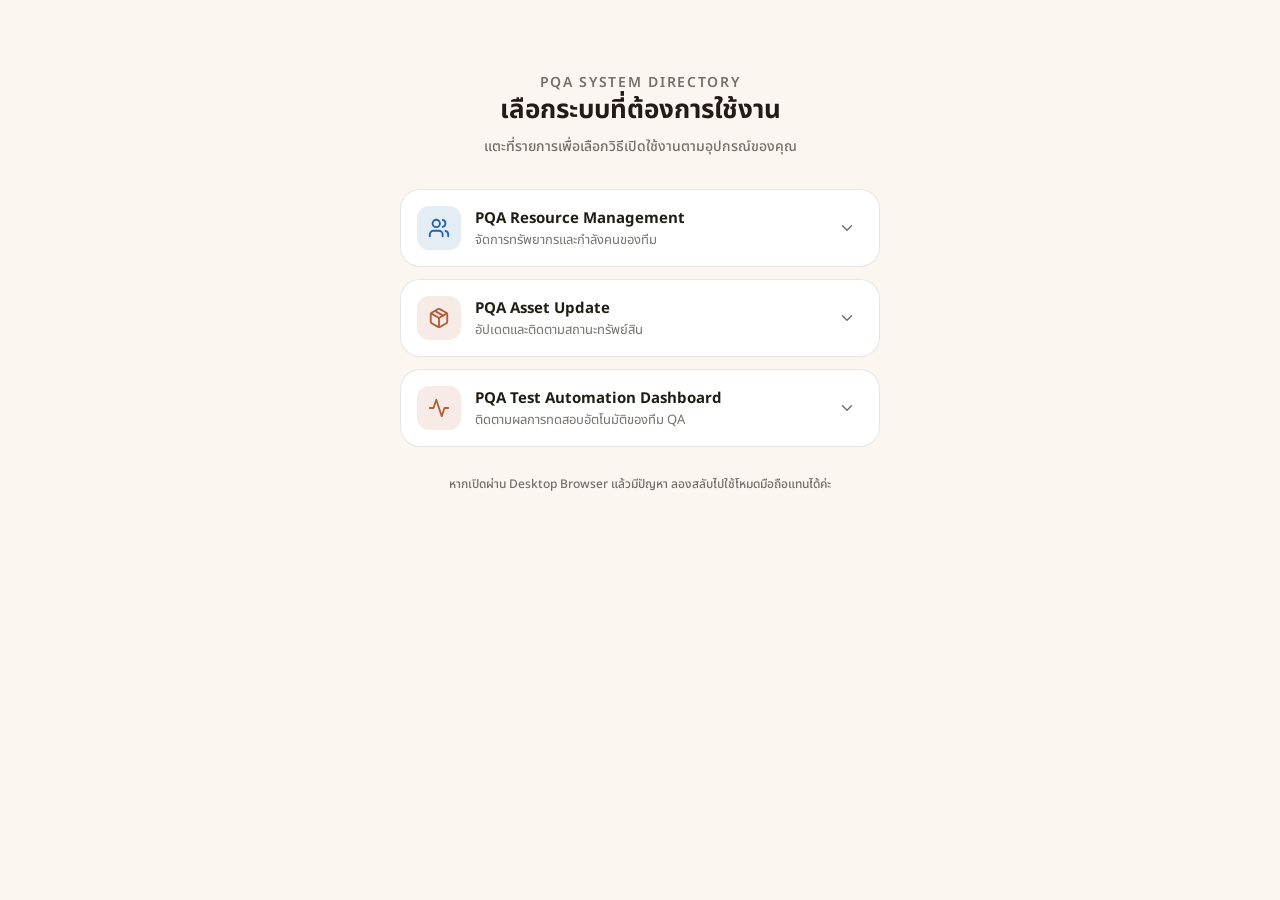
==== index.html @ 0f2f2169 "3.4" ====
<!DOCTYPE html>
<html lang="th">
<head>
<meta charset="UTF-8">
<meta name="viewport" content="width=device-width, initial-scale=1.0, viewport-fit=cover">
<title>PQA Directory</title>
<link rel="preconnect" href="https://fonts.googleapis.com">
<link rel="preconnect" href="https://fonts.gstatic.com" crossorigin>
<link href="https://fonts.googleapis.com/css2?family=Noto+Sans+Thai:wght@400;500;600;700&display=swap" rel="stylesheet">
<style>
  :root{
    --bg:#FBF6EF;
    --surface:#FFFFFF;
    --surface-2:#F7EEE1;
    --border:rgba(34,28,21,.10);
    --border-strong:rgba(34,28,21,.18);
    --text:#221C15;
    --text-secondary:rgba(34,28,21,.62);
    --accent:#B75B36;
    --accent-soft:rgba(183,91,54,.12);
    --accent-press:rgba(183,91,54,.22);
    --resource:#2563A6;
    --resource-soft:rgba(37,99,166,.12);
    --asset:#B75B36;
    --asset-soft:rgba(183,91,54,.12);
    --radius-lg:18px;
    --radius-md:12px;
    --dur:200ms;
    --ease:cubic-bezier(.4,0,.2,1);
  }
  *{box-sizing:border-box;-webkit-tap-highlight-color:transparent;}
  html,body{margin:0;padding:0;background:var(--bg);color:var(--text);}
  body{
    min-height:100dvh;
    font-family:'Noto Sans Thai','Noto Sans',system-ui,sans-serif;
    font-weight:500;
    -webkit-font-smoothing:antialiased;
  }
  button{font-family:inherit;}
  :focus-visible{outline:2px solid var(--accent);outline-offset:2px;border-radius:8px;}
  @media (prefers-reduced-motion: reduce){
    *{transition-duration:.01ms !important;animation-duration:.01ms !important;}
  }

  /* ---------- Directory screen ---------- */
  #directory{
    min-height:100dvh;
    display:flex;
    flex-direction:column;
    align-items:center;
    padding:48px 20px calc(32px + env(safe-area-inset-bottom));
  }
  .header{
    width:100%;
    max-width:480px;
    text-align:center;
    margin-bottom:32px;
  }
  .kicker{
    font-size:12px;
    font-weight:600;
    letter-spacing:.12em;
    color:var(--accent);
    text-transform:uppercase;
    margin:0 0 10px;
  }
  .header h1{
    font-size:22px;
    font-weight:700;
    margin:0 0 8px;
    line-height:1.35;
  }
  .header p{
    font-size:14px;
    color:var(--text-secondary);
    margin:0;
    line-height:1.5;
  }

  .app-list{
    width:100%;
    max-width:480px;
    display:flex;
    flex-direction:column;
    gap:12px;
  }
  .app{
    background:var(--surface);
    border:1px solid var(--border);
    border-radius:var(--radius-lg);
    overflow:hidden;
  }
  .app-trigger{
    width:100%;
    display:flex;
    align-items:center;
    gap:14px;
    padding:16px;
    min-height:64px;
    background:transparent;
    border:none;
    color:var(--text);
    cursor:pointer;
    text-align:left;
    transition:background var(--dur) var(--ease);
  }
  .app-trigger:hover{background:rgba(34,28,21,.04);}
  .app-trigger:active{background:rgba(34,28,21,.06);}
  .app-icon{
    flex:none;
    width:44px;height:44px;
    border-radius:var(--radius-md);
    display:flex;align-items:center;justify-content:center;
  }
  .app-icon svg{width:22px;height:22px;stroke-width:2;}
  .app[data-accent="resource"] .app-icon{background:var(--resource-soft);color:var(--resource);}
  .app[data-accent="asset"] .app-icon{background:var(--asset-soft);color:var(--asset);}
  .app-meta{flex:1;min-width:0;}
  .app-name{display:block;font-size:15px;font-weight:700;line-height:1.4;}
  .app-desc{display:block;font-size:13px;color:var(--text-secondary);margin-top:2px;line-height:1.4;}
  .app-chevron{
    flex:none;
    width:32px;height:32px;
    display:flex;align-items:center;justify-content:center;
    color:var(--text-secondary);
  }
  .app-chevron svg{
    width:18px;height:18px;stroke-width:2;
    transition:transform var(--dur) var(--ease);
  }
  .app-trigger[aria-expanded="true"] .app-chevron svg{transform:rotate(180deg);color:var(--text);}

  .app-panel{
    display:grid;
    grid-template-rows:0fr;
    transition:grid-template-rows var(--dur) var(--ease);
  }
  .app-panel.open{grid-template-rows:1fr;}
  .app-panel-inner{overflow:hidden;min-height:0;}
  .app-panel-content{
    padding:0 16px 16px;
    display:flex;
    flex-direction:column;
    gap:10px;
  }
  .mode-btn{
    display:flex;
    align-items:center;
    justify-content:center;
    gap:10px;
    min-height:48px;
    padding:12px 16px;
    border-radius:var(--radius-md);
    border:1px solid var(--border-strong);
    background:var(--surface-2);
    color:var(--text);
    font-size:14px;
    font-weight:600;
    cursor:pointer;
    transition:background var(--dur) var(--ease), border-color var(--dur) var(--ease), transform var(--dur) var(--ease);
  }
  .mode-btn svg{width:18px;height:18px;stroke-width:2;flex:none;}
  .mode-btn:hover{background:var(--accent-soft);border-color:var(--accent);color:var(--accent);}
  .mode-btn:active{transform:scale(.98);background:var(--accent-press);}
  .fallback{
    margin:2px 0 0;
    font-size:12px;
    color:var(--text-secondary);
    text-align:center;
    line-height:1.5;
  }
  .fallback a{color:var(--accent);}

  .footer-note{
    max-width:480px;
    width:100%;
    text-align:center;
    font-size:12px;
    color:var(--text-secondary);
    margin-top:28px;
    line-height:1.6;
  }

  /* ---------- Fullscreen app viewer ---------- */
  .viewer{
    position:fixed;inset:0;
    background:var(--bg);
    display:flex;
    flex-direction:column;
    z-index:100;
  }
  .viewer[hidden]{display:none;}
  .viewer-bar{
    flex:none;
    display:flex;
    align-items:center;
    gap:10px;
    padding:calc(10px + env(safe-area-inset-top)) 14px 10px;
    background:var(--surface);
    border-bottom:1px solid var(--border);
  }
  .back-btn{
    display:flex;align-items:center;gap:6px;
    min-height:40px;
    padding:8px 12px;
    border-radius:10px;
    border:1px solid var(--border-strong);
    background:var(--surface-2);
    color:var(--text);
    font-size:13px;
    font-weight:600;
    cursor:pointer;
    transition:background var(--dur) var(--ease);
  }
  .back-btn svg{width:16px;height:16px;stroke-width:2;}
  .back-btn:hover{background:var(--accent-soft);color:var(--accent);border-color:var(--accent);}
  .viewer-title{
    font-size:14px;
    font-weight:600;
    color:var(--text-secondary);
    overflow:hidden;text-overflow:ellipsis;white-space:nowrap;
  }
  .viewer iframe{
    flex:1;
    width:100%;
    border:none;
    background:#fff;
  }

  @media (min-width:640px){
    #directory{padding-top:72px;}
    .header h1{font-size:26px;}
    .app{border-radius:20px;}
  }
</style>
</head>
<body>

  <main id="directory">
    <div class="header">
      <p class="kicker">PQA System Directory</p>
      <h1>เลือกระบบที่ต้องการใช้งาน</h1>
      <p>แตะที่รายการเพื่อเลือกวิธีเปิดใช้งานตามอุปกรณ์ของคุณ</p>
    </div>

    <div class="app-list" id="appList"></div>

    <p class="footer-note">หากเปิดผ่าน Desktop Browser แล้วมีปัญหา ลองสลับไปใช้โหมดมือถือแทนได้ค่ะ</p>
  </main>

  <div class="viewer" id="viewer" hidden>
    <div class="viewer-bar">
      <button class="back-btn" id="backBtn" onclick="closeViewer()">
        <svg viewBox="0 0 24 24" fill="none" stroke="currentColor" stroke-linecap="round" stroke-linejoin="round"><path d="m12 19-7-7 7-7"/><path d="M19 12H5"/></svg>
        กลับไปที่ Directory
      </button>
      <span class="viewer-title" id="viewerTitle"></span>
    </div>
    <iframe id="viewerFrame" src="about:blank" title="PQA App"></iframe>
  </div>

<script>
  // ================================================================
  // แก้ URL ของแต่ละระบบที่จุดนี้จุดเดียวพอ
  // เพิ่ม modes: ['browser'] ถ้าระบบนั้นมีแค่โหมดเดียว (ไม่ต้องมีปุ่มมือถือ)
  // ================================================================
  var APPS = [
    {
      id: "resource",
      accent: "resource",
      name: "PQA Resource Management",
      desc: "จัดการทรัพยากรและกำลังคนของทีม",
      url: "https://script.google.com/macros/s/AKfycbz-uuXZlNVQEQXxhols66DzUr7afWQo2CgIYBuu6XycW1HXwJWVLfDwlJpRzZfOcnoRXQ/exec",
      icon: '<path d="M16 21v-2a4 4 0 0 0-4-4H6a4 4 0 0 0-4 4v2"/><circle cx="9" cy="7" r="4"/><path d="M22 21v-2a4 4 0 0 0-3-3.87"/><path d="M16 3.13a4 4 0 0 1 0 7.75"/>'
    },
    {
      id: "asset",
      accent: "asset",
      name: "PQA Asset Update",
      desc: "อัปเดตและติดตามสถานะทรัพย์สิน",
      url: "https://script.google.com/macros/s/AKfycbzPIplV1J5xUWsf3I1s7bOAqk1fPwhYgKYZrwPPYIXv0qYcLCoAP4LbulYUNTM8--w/exec",
      icon: '<path d="m7.5 4.27 9 5.15"/><path d="M21 8a2 2 0 0 0-1-1.73l-7-4a2 2 0 0 0-2 0l-7 4A2 2 0 0 0 3 8v8a2 2 0 0 0 1 1.73l7 4a2 2 0 0 0 2 0l7-4A2 2 0 0 0 21 16Z"/><path d="M3.29 7 12 12l8.71-5"/><path d="M12 22V12"/>'
    },
    {
      id: "automation",
      accent: "asset",
      name: "PQA Test Automation Dashboard",
      desc: "ติดตามผลการทดสอบอัตโนมัติของทีม QA",
      url: "http://34.87.95.167/userContent/robot-dashboard/dashboard.html",
      modes: ["browser"],
      icon: '<path d="M22 12h-4l-3 9L9 3l-3 9H2"/>'
    }
  ];
  // ================================================================

  var ICON_MONITOR = '<svg viewBox="0 0 24 24" fill="none" stroke="currentColor" stroke-linecap="round" stroke-linejoin="round"><rect width="20" height="14" x="2" y="3" rx="2"/><line x1="8" x2="16" y1="21" y2="21"/><line x1="12" x2="12" y1="17" y2="21"/></svg>';
  var ICON_PHONE = '<svg viewBox="0 0 24 24" fill="none" stroke="currentColor" stroke-linecap="round" stroke-linejoin="round"><rect width="14" height="20" x="5" y="2" rx="2" ry="2"/><path d="M12 18h.01"/></svg>';
  var ICON_CHEVRON = '<svg viewBox="0 0 24 24" fill="none" stroke="currentColor" stroke-linecap="round" stroke-linejoin="round"><path d="m6 9 6 6 6-6"/></svg>';

  var listEl = document.getElementById('appList');
  var viewer = document.getElementById('viewer');
  var viewerFrame = document.getElementById('viewerFrame');
  var viewerTitle = document.getElementById('viewerTitle');
  var backBtn = document.getElementById('backBtn');
  var lastTrigger = null;

  APPS.forEach(function(app){
    var wrap = document.createElement('div');
    wrap.className = 'app';
    wrap.setAttribute('data-accent', app.accent);

    var modes = app.modes || ['browser', 'mobile'];
    var buttonsHtml = '';
    if (modes.indexOf('browser') !== -1) {
      buttonsHtml += '<button class="mode-btn" type="button" data-action="browser">' + ICON_MONITOR + ' เปิดใน Desktop Browser</button>';
    }
    if (modes.indexOf('mobile') !== -1) {
      buttonsHtml += '<button class="mode-btn" type="button" data-action="mobile">' + ICON_PHONE + ' เปิดด้วยมือถือ</button>';
    }

    wrap.innerHTML =
      '<button class="app-trigger" aria-expanded="false" aria-controls="panel-' + app.id + '">' +
        '<span class="app-icon"><svg viewBox="0 0 24 24" fill="none" stroke="currentColor" stroke-linecap="round" stroke-linejoin="round">' + app.icon + '</svg></span>' +
        '<span class="app-meta">' +
          '<span class="app-name">' + app.name + '</span>' +
          '<span class="app-desc">' + app.desc + '</span>' +
        '</span>' +
        '<span class="app-chevron">' + ICON_CHEVRON + '</span>' +
      '</button>' +
      '<div class="app-panel" id="panel-' + app.id + '">' +
        '<div class="app-panel-inner"><div class="app-panel-content">' +
          buttonsHtml +
          '<p class="fallback">หากปุ่มไม่ทำงาน <a href="' + app.url + '" target="_blank" rel="noopener">คลิกที่นี่</a></p>' +
        '</div></div>' +
      '</div>';

    var trigger = wrap.querySelector('.app-trigger');
    var panel = wrap.querySelector('.app-panel');
    trigger.addEventListener('click', function(){
      var isOpen = trigger.getAttribute('aria-expanded') === 'true';
      trigger.setAttribute('aria-expanded', String(!isOpen));
      panel.classList.toggle('open', !isOpen);
    });

    var browserBtn = wrap.querySelector('[data-action="browser"]');
    if (browserBtn) {
      browserBtn.addEventListener('click', function(){
        openBrowser(app, trigger);
      });
    }
    var mobileBtn = wrap.querySelector('[data-action="mobile"]');
    if (mobileBtn) {
      mobileBtn.addEventListener('click', function(){
        openMobile(app);
      });
    }

    listEl.appendChild(wrap);
  });

  function openBrowser(app, trigger){
    lastTrigger = trigger || null;
    viewerFrame.src = app.url;
    viewerTitle.textContent = app.name;
    viewer.hidden = false;
    document.body.style.overflow = 'hidden';
    backBtn.focus();
  }

  function closeViewer(){
    viewer.hidden = true;
    viewerFrame.src = 'about:blank';
    document.body.style.overflow = '';
    if (lastTrigger) lastTrigger.focus();
  }

  function openMobile(app){
    // Redirect ตรงไปยัง URL (ไม่ใช้ iframe) เพื่อให้เปิดจากมือถือได้ปกติ
    window.location.href = app.url;
  }

  document.addEventListener('keydown', function(e){
    if (e.key === 'Escape' && !viewer.hidden) closeViewer();
  });
</script>
</body>
</html>
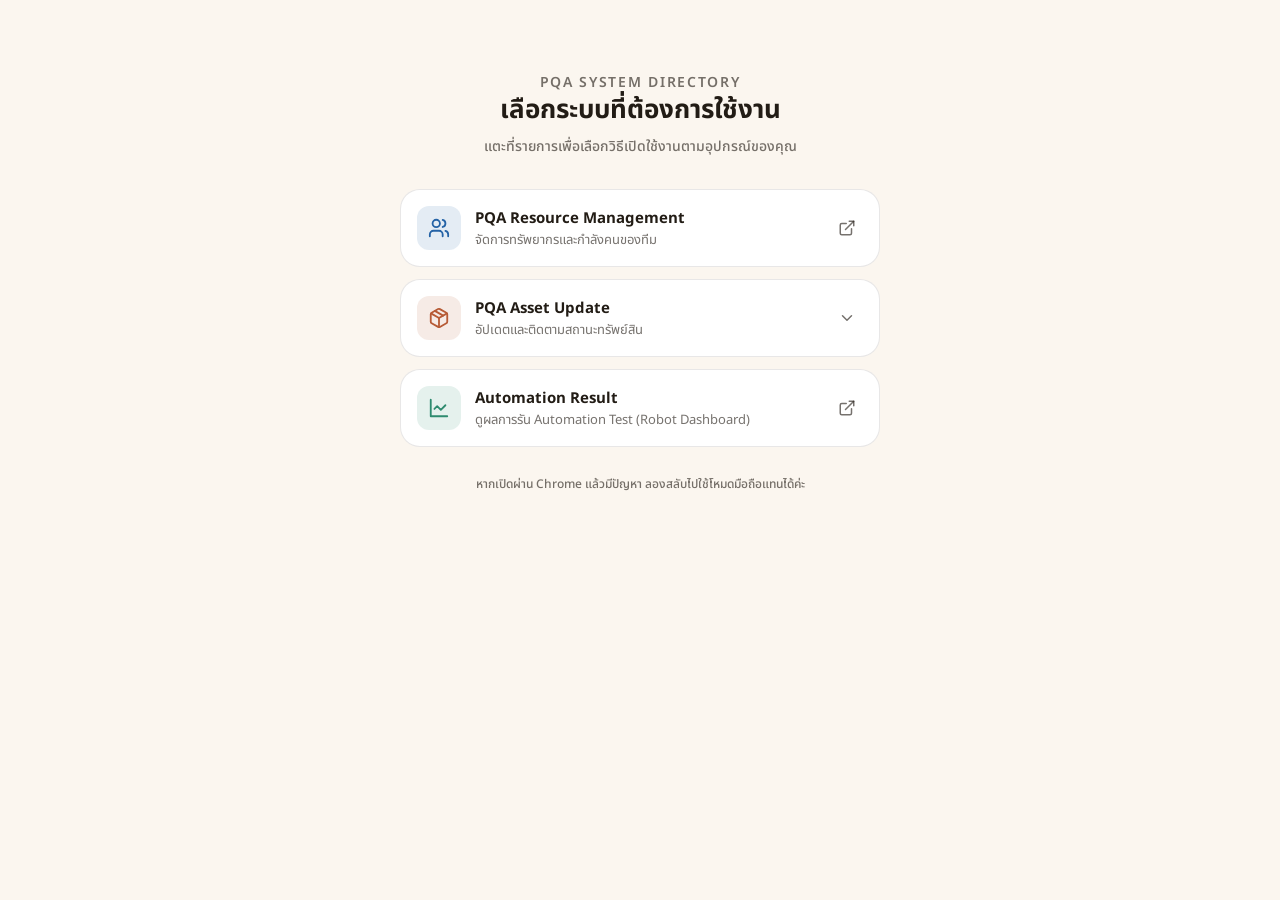
==== commit 4c39730e: "Add files via upload" ====
--- a/index.html
+++ b/index.html
@@ -23,6 +23,8 @@
     --resource-soft:rgba(37,99,166,.12);
     --asset:#B75B36;
     --asset-soft:rgba(183,91,54,.12);
+    --automation:#2E8B6F;
+    --automation-soft:rgba(46,139,111,.12);
     --radius-lg:18px;
     --radius-md:12px;
     --dur:200ms;
@@ -115,6 +117,7 @@
   .app-icon svg{width:22px;height:22px;stroke-width:2;}
   .app[data-accent="resource"] .app-icon{background:var(--resource-soft);color:var(--resource);}
   .app[data-accent="asset"] .app-icon{background:var(--asset-soft);color:var(--asset);}
+  .app[data-accent="automation"] .app-icon{background:var(--automation-soft);color:var(--automation);}
   .app-meta{flex:1;min-width:0;}
   .app-name{display:block;font-size:15px;font-weight:700;line-height:1.4;}
   .app-desc{display:block;font-size:13px;color:var(--text-secondary);margin-top:2px;line-height:1.4;}
@@ -245,7 +248,7 @@
 
     <div class="app-list" id="appList"></div>
 
-    <p class="footer-note">หากเปิดผ่าน Desktop Browser แล้วมีปัญหา ลองสลับไปใช้โหมดมือถือแทนได้ค่ะ</p>
+    <p class="footer-note">หากเปิดผ่าน Chrome แล้วมีปัญหา ลองสลับไปใช้โหมดมือถือแทนได้ค่ะ</p>
   </main>
 
   <div class="viewer" id="viewer" hidden>
@@ -261,8 +264,10 @@
 
 <script>
   // ================================================================
-  // แก้ URL ของแต่ละระบบที่จุดนี้จุดเดียวพอ
-  // เพิ่ม modes: ['browser'] ถ้าระบบนั้นมีแค่โหมดเดียว (ไม่ต้องมีปุ่มมือถือ)
+  // แก้ URL / วิธีเปิดของแต่ละระบบที่จุดนี้จุดเดียวพอ
+  //
+  //   type: "menu"   -> กดแล้วขยายเมนู เลือกเปิดใน Chrome / มือถือ (ค่าเริ่มต้น)
+  //   type: "newtab" -> กดแล้วเปิดแท็บใหม่ทันที (เหมือน Automate)
   // ================================================================
   var APPS = [
     {
@@ -270,7 +275,8 @@
       accent: "resource",
       name: "PQA Resource Management",
       desc: "จัดการทรัพยากรและกำลังคนของทีม",
-      url: "https://script.google.com/macros/s/AKfycbz-uuXZlNVQEQXxhols66DzUr7afWQo2CgIYBuu6XycW1HXwJWVLfDwlJpRzZfOcnoRXQ/exec",
+      type: "newtab",
+      url: "https://gibizkit.github.io/PQAResourceManagement/gantt.html",
       icon: '<path d="M16 21v-2a4 4 0 0 0-4-4H6a4 4 0 0 0-4 4v2"/><circle cx="9" cy="7" r="4"/><path d="M22 21v-2a4 4 0 0 0-3-3.87"/><path d="M16 3.13a4 4 0 0 1 0 7.75"/>'
     },
     {
@@ -278,17 +284,18 @@
       accent: "asset",
       name: "PQA Asset Update",
       desc: "อัปเดตและติดตามสถานะทรัพย์สิน",
-      url: "https://script.google.com/macros/s/AKfycbzPIplV1J5xUWsf3I1s7bOAqk1fPwhYgKYZrwPPYIXv0qYcLCoAP4LbulYUNTM8--w/exec",
+      type: "menu",
+      url: "https://script.google.com/macros/s/AKfycbx_fAIfSy0O6QoG-XmNzPLEwijFhVwhJXV6SnDMpdMr8uzWpRbLRjrlKX1B27GdMNUK/exec",
       icon: '<path d="m7.5 4.27 9 5.15"/><path d="M21 8a2 2 0 0 0-1-1.73l-7-4a2 2 0 0 0-2 0l-7 4A2 2 0 0 0 3 8v8a2 2 0 0 0 1 1.73l7 4a2 2 0 0 0 2 0l7-4A2 2 0 0 0 21 16Z"/><path d="M3.29 7 12 12l8.71-5"/><path d="M12 22V12"/>'
     },
     {
       id: "automation",
-      accent: "asset",
-      name: "PQA Test Automation Dashboard",
-      desc: "ติดตามผลการทดสอบอัตโนมัติของทีม QA",
+      accent: "automation",
+      name: "Automation Result",
+      desc: "ดูผลการรัน Automation Test (Robot Dashboard)",
+      type: "newtab",
       url: "http://34.87.95.167/userContent/robot-dashboard/dashboard.html",
-      modes: ["browser"],
-      icon: '<path d="M22 12h-4l-3 9L9 3l-3 9H2"/>'
+      icon: '<path d="M3 3v18h18"/><path d="m19 9-5 5-4-4-3 3"/>'
     }
   ];
   // ================================================================
@@ -296,6 +303,7 @@
   var ICON_MONITOR = '<svg viewBox="0 0 24 24" fill="none" stroke="currentColor" stroke-linecap="round" stroke-linejoin="round"><rect width="20" height="14" x="2" y="3" rx="2"/><line x1="8" x2="16" y1="21" y2="21"/><line x1="12" x2="12" y1="17" y2="21"/></svg>';
   var ICON_PHONE = '<svg viewBox="0 0 24 24" fill="none" stroke="currentColor" stroke-linecap="round" stroke-linejoin="round"><rect width="14" height="20" x="5" y="2" rx="2" ry="2"/><path d="M12 18h.01"/></svg>';
   var ICON_CHEVRON = '<svg viewBox="0 0 24 24" fill="none" stroke="currentColor" stroke-linecap="round" stroke-linejoin="round"><path d="m6 9 6 6 6-6"/></svg>';
+  var ICON_EXTERNAL = '<svg viewBox="0 0 24 24" fill="none" stroke="currentColor" stroke-linecap="round" stroke-linejoin="round"><path d="M15 3h6v6"/><path d="M10 14 21 3"/><path d="M18 13v6a2 2 0 0 1-2 2H5a2 2 0 0 1-2-2V8a2 2 0 0 1 2-2h6"/></svg>';
 
   var listEl = document.getElementById('appList');
   var viewer = document.getElementById('viewer');
@@ -309,15 +317,27 @@
     wrap.className = 'app';
     wrap.setAttribute('data-accent', app.accent);
 
-    var modes = app.modes || ['browser', 'mobile'];
-    var buttonsHtml = '';
-    if (modes.indexOf('browser') !== -1) {
-      buttonsHtml += '<button class="mode-btn" type="button" data-action="browser">' + ICON_MONITOR + ' เปิดใน Desktop Browser</button>';
+    if (app.type === 'newtab') {
+      // ---- โหมดเปิดแท็บใหม่ (เหมือน Automate) ----
+      wrap.innerHTML =
+        '<button class="app-trigger" type="button">' +
+          '<span class="app-icon"><svg viewBox="0 0 24 24" fill="none" stroke="currentColor" stroke-linecap="round" stroke-linejoin="round">' + app.icon + '</svg></span>' +
+          '<span class="app-meta">' +
+            '<span class="app-name">' + app.name + '</span>' +
+            '<span class="app-desc">' + app.desc + '</span>' +
+          '</span>' +
+          '<span class="app-chevron">' + ICON_EXTERNAL + '</span>' +
+        '</button>';
+
+      wrap.querySelector('.app-trigger').addEventListener('click', function(){
+        window.open(app.url, '_blank', 'noopener');
+      });
+
+      listEl.appendChild(wrap);
+      return;
     }
-    if (modes.indexOf('mobile') !== -1) {
-      buttonsHtml += '<button class="mode-btn" type="button" data-action="mobile">' + ICON_PHONE + ' เปิดด้วยมือถือ</button>';
-    }
-
+
+    // ---- โหมดเมนู (ค่าเริ่มต้น) ----
     wrap.innerHTML =
       '<button class="app-trigger" aria-expanded="false" aria-controls="panel-' + app.id + '">' +
         '<span class="app-icon"><svg viewBox="0 0 24 24" fill="none" stroke="currentColor" stroke-linecap="round" stroke-linejoin="round">' + app.icon + '</svg></span>' +
@@ -329,7 +349,8 @@
       '</button>' +
       '<div class="app-panel" id="panel-' + app.id + '">' +
         '<div class="app-panel-inner"><div class="app-panel-content">' +
-          buttonsHtml +
+          '<button class="mode-btn" type="button" data-action="browser">' + ICON_MONITOR + ' เปิดใน Chrome</button>' +
+          '<button class="mode-btn" type="button" data-action="mobile">' + ICON_PHONE + ' เปิดด้วยมือถือ</button>' +
           '<p class="fallback">หากปุ่มไม่ทำงาน <a href="' + app.url + '" target="_blank" rel="noopener">คลิกที่นี่</a></p>' +
         '</div></div>' +
       '</div>';
@@ -342,18 +363,12 @@
       panel.classList.toggle('open', !isOpen);
     });
 
-    var browserBtn = wrap.querySelector('[data-action="browser"]');
-    if (browserBtn) {
-      browserBtn.addEventListener('click', function(){
-        openBrowser(app, trigger);
-      });
-    }
-    var mobileBtn = wrap.querySelector('[data-action="mobile"]');
-    if (mobileBtn) {
-      mobileBtn.addEventListener('click', function(){
-        openMobile(app);
-      });
-    }
+    wrap.querySelector('[data-action="browser"]').addEventListener('click', function(){
+      openBrowser(app, trigger);
+    });
+    wrap.querySelector('[data-action="mobile"]').addEventListener('click', function(){
+      openMobile(app);
+    });
 
     listEl.appendChild(wrap);
   });
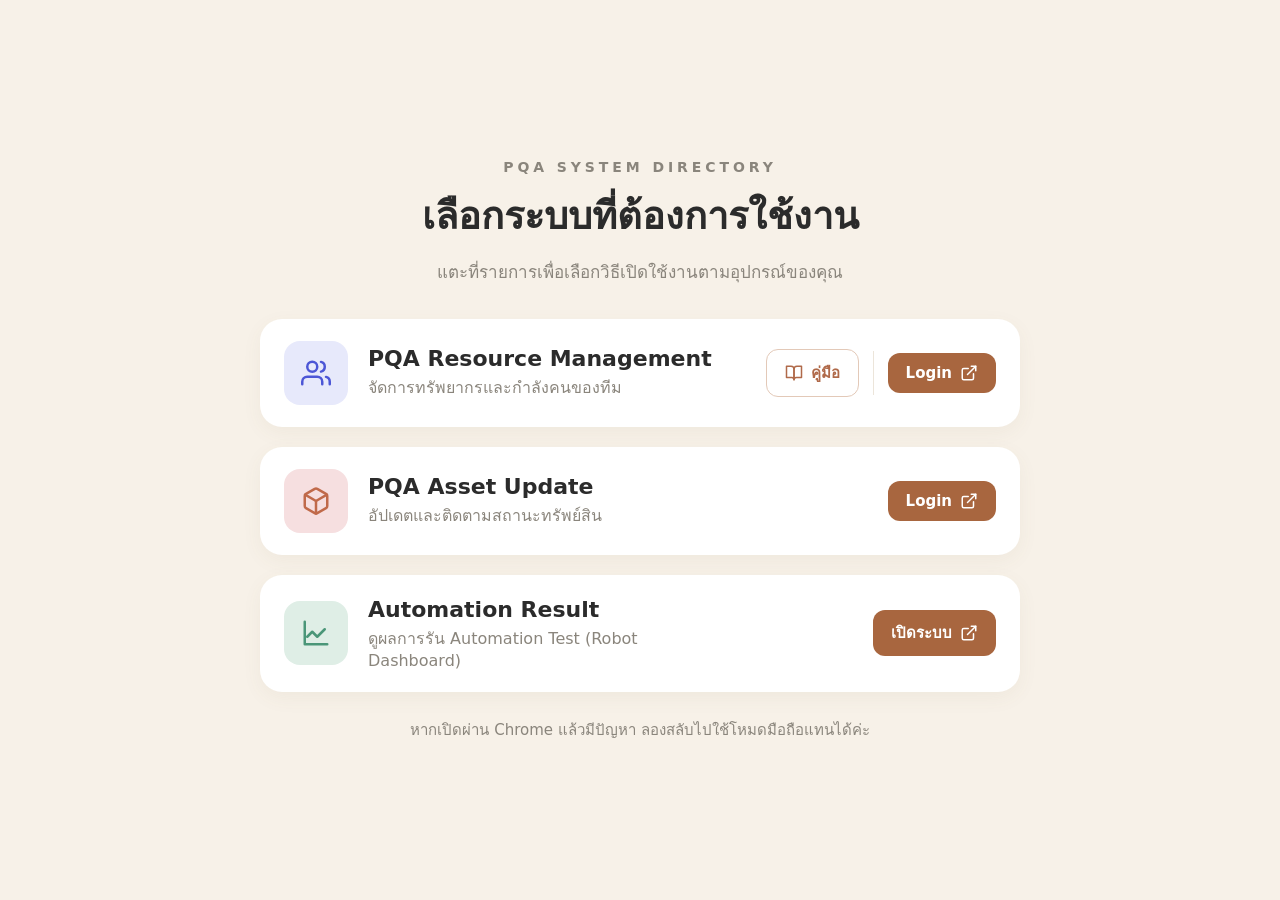
==== commit d67fa3f5: "update manual" ====
--- a/index.html
+++ b/index.html
@@ -2,401 +2,167 @@
 <html lang="th">
 <head>
 <meta charset="UTF-8">
-<meta name="viewport" content="width=device-width, initial-scale=1.0, viewport-fit=cover">
-<title>PQA Directory</title>
-<link rel="preconnect" href="https://fonts.googleapis.com">
-<link rel="preconnect" href="https://fonts.gstatic.com" crossorigin>
-<link href="https://fonts.googleapis.com/css2?family=Noto+Sans+Thai:wght@400;500;600;700&display=swap" rel="stylesheet">
+<meta name="viewport" content="width=device-width, initial-scale=1.0">
+<title>PQA System Directory</title>
 <style>
   :root{
-    --bg:#FBF6EF;
-    --surface:#FFFFFF;
-    --surface-2:#F7EEE1;
-    --border:rgba(34,28,21,.10);
-    --border-strong:rgba(34,28,21,.18);
-    --text:#221C15;
-    --text-secondary:rgba(34,28,21,.62);
-    --accent:#B75B36;
-    --accent-soft:rgba(183,91,54,.12);
-    --accent-press:rgba(183,91,54,.22);
-    --resource:#2563A6;
-    --resource-soft:rgba(37,99,166,.12);
-    --asset:#B75B36;
-    --asset-soft:rgba(183,91,54,.12);
-    --automation:#2E8B6F;
-    --automation-soft:rgba(46,139,111,.12);
-    --radius-lg:18px;
-    --radius-md:12px;
-    --dur:200ms;
-    --ease:cubic-bezier(.4,0,.2,1);
+    --bg:#f7f1e8;
+    --card:#ffffff;
+    --title:#2b2b2b;
+    --sub:#8a857c;
+    --line:#ece5da;
+    --manual-bd:#e3c9b8;
+    --manual-tx:#b06a4a;
+    --ic1-bg:#e7e9fb; --ic1-tx:#4c56d6;
+    --ic2-bg:#f6dfe0; --ic2-tx:#c06a4a;
+    --ic3-bg:#dfeee6; --ic3-tx:#4a9678;
+    --open-bg:#a8663f; --open-tx:#ffffff;
   }
-  *{box-sizing:border-box;-webkit-tap-highlight-color:transparent;}
-  html,body{margin:0;padding:0;background:var(--bg);color:var(--text);}
+  *{box-sizing:border-box;margin:0;padding:0}
   body{
-    min-height:100dvh;
-    font-family:'Noto Sans Thai','Noto Sans',system-ui,sans-serif;
-    font-weight:500;
-    -webkit-font-smoothing:antialiased;
+    font-family:"Sarabun","Segoe UI",system-ui,sans-serif;
+    background:var(--bg);
+    min-height:100vh;
+    display:flex;align-items:center;justify-content:center;
+    padding:40px 20px;
   }
-  button{font-family:inherit;}
-  :focus-visible{outline:2px solid var(--accent);outline-offset:2px;border-radius:8px;}
-  @media (prefers-reduced-motion: reduce){
-    *{transition-duration:.01ms !important;animation-duration:.01ms !important;}
+  .wrap{width:100%;max-width:760px}
+  .head{text-align:center;margin-bottom:34px}
+  .eyebrow{
+    letter-spacing:.28em;font-size:14px;font-weight:600;
+    color:var(--sub);text-transform:uppercase;margin-bottom:10px;
   }
+  h1{font-size:38px;color:var(--title);font-weight:800;margin-bottom:12px}
+  .head p{color:var(--sub);font-size:17px}
 
-  /* ---------- Directory screen ---------- */
-  #directory{
-    min-height:100dvh;
-    display:flex;
-    flex-direction:column;
-    align-items:center;
-    padding:48px 20px calc(32px + env(safe-area-inset-bottom));
+  .card{
+    background:var(--card);
+    border-radius:22px;
+    padding:22px 24px;
+    display:flex;align-items:center;gap:20px;
+    box-shadow:0 6px 20px rgba(120,100,70,.06);
+    margin-bottom:20px;
+    transition:transform .15s ease, box-shadow .15s ease;
   }
-  .header{
-    width:100%;
-    max-width:480px;
-    text-align:center;
-    margin-bottom:32px;
-  }
-  .kicker{
-    font-size:12px;
-    font-weight:600;
-    letter-spacing:.12em;
-    color:var(--accent);
-    text-transform:uppercase;
-    margin:0 0 10px;
-  }
-  .header h1{
-    font-size:22px;
-    font-weight:700;
-    margin:0 0 8px;
-    line-height:1.35;
-  }
-  .header p{
-    font-size:14px;
-    color:var(--text-secondary);
-    margin:0;
-    line-height:1.5;
-  }
+  .card:hover{transform:translateY(-2px);box-shadow:0 10px 26px rgba(120,100,70,.1)}
 
-  .app-list{
-    width:100%;
-    max-width:480px;
-    display:flex;
-    flex-direction:column;
-    gap:12px;
-  }
-  .app{
-    background:var(--surface);
-    border:1px solid var(--border);
-    border-radius:var(--radius-lg);
-    overflow:hidden;
-  }
-  .app-trigger{
-    width:100%;
-    display:flex;
-    align-items:center;
-    gap:14px;
-    padding:16px;
-    min-height:64px;
-    background:transparent;
-    border:none;
-    color:var(--text);
-    cursor:pointer;
-    text-align:left;
-    transition:background var(--dur) var(--ease);
-  }
-  .app-trigger:hover{background:rgba(34,28,21,.04);}
-  .app-trigger:active{background:rgba(34,28,21,.06);}
-  .app-icon{
-    flex:none;
-    width:44px;height:44px;
-    border-radius:var(--radius-md);
+  .icon{
+    width:64px;height:64px;border-radius:16px;flex-shrink:0;
     display:flex;align-items:center;justify-content:center;
   }
-  .app-icon svg{width:22px;height:22px;stroke-width:2;}
-  .app[data-accent="resource"] .app-icon{background:var(--resource-soft);color:var(--resource);}
-  .app[data-accent="asset"] .app-icon{background:var(--asset-soft);color:var(--asset);}
-  .app[data-accent="automation"] .app-icon{background:var(--automation-soft);color:var(--automation);}
-  .app-meta{flex:1;min-width:0;}
-  .app-name{display:block;font-size:15px;font-weight:700;line-height:1.4;}
-  .app-desc{display:block;font-size:13px;color:var(--text-secondary);margin-top:2px;line-height:1.4;}
-  .app-chevron{
-    flex:none;
-    width:32px;height:32px;
-    display:flex;align-items:center;justify-content:center;
-    color:var(--text-secondary);
+  .icon svg{width:30px;height:30px}
+  .c1 .icon{background:var(--ic1-bg);color:var(--ic1-tx)}
+  .c2 .icon{background:var(--ic2-bg);color:var(--ic2-tx)}
+  .c3 .icon{background:var(--ic3-bg);color:var(--ic3-tx)}
+
+  .info{flex:1;min-width:0}
+  .info h2{font-size:22px;color:var(--title);font-weight:700;margin-bottom:4px}
+  .info span{color:var(--sub);font-size:16px}
+
+  .actions{display:flex;align-items:center;gap:14px;flex-shrink:0}
+  .divider{width:1px;height:44px;background:var(--line)}
+
+  .btn{
+    display:inline-flex;align-items:center;gap:8px;
+    border-radius:12px;font-size:15px;font-weight:600;
+    padding:11px 18px;cursor:pointer;border:none;
+    text-decoration:none;transition:all .15s ease;white-space:nowrap;
   }
-  .app-chevron svg{
-    width:18px;height:18px;stroke-width:2;
-    transition:transform var(--dur) var(--ease);
-  }
-  .app-trigger[aria-expanded="true"] .app-chevron svg{transform:rotate(180deg);color:var(--text);}
+  .btn svg{width:18px;height:18px}
+  .btn-manual{background:transparent;border:1.5px solid var(--manual-bd);color:var(--manual-tx)}
+  .btn-manual:hover{background:#fbf1ea}
+  .btn-open{background:var(--open-bg);color:var(--open-tx)}
+  .btn-open:hover{background:#925635}
+  /* ซ่อนปุ่มแต่เว้นที่ไว้ (เปิดใช้ทีหลังได้เลย) */
+  .is-hidden{visibility:hidden}
 
-  .app-panel{
-    display:grid;
-    grid-template-rows:0fr;
-    transition:grid-template-rows var(--dur) var(--ease);
-  }
-  .app-panel.open{grid-template-rows:1fr;}
-  .app-panel-inner{overflow:hidden;min-height:0;}
-  .app-panel-content{
-    padding:0 16px 16px;
-    display:flex;
-    flex-direction:column;
-    gap:10px;
-  }
-  .mode-btn{
-    display:flex;
-    align-items:center;
-    justify-content:center;
-    gap:10px;
-    min-height:48px;
-    padding:12px 16px;
-    border-radius:var(--radius-md);
-    border:1px solid var(--border-strong);
-    background:var(--surface-2);
-    color:var(--text);
-    font-size:14px;
-    font-weight:600;
-    cursor:pointer;
-    transition:background var(--dur) var(--ease), border-color var(--dur) var(--ease), transform var(--dur) var(--ease);
-  }
-  .mode-btn svg{width:18px;height:18px;stroke-width:2;flex:none;}
-  .mode-btn:hover{background:var(--accent-soft);border-color:var(--accent);color:var(--accent);}
-  .mode-btn:active{transform:scale(.98);background:var(--accent-press);}
-  .fallback{
-    margin:2px 0 0;
-    font-size:12px;
-    color:var(--text-secondary);
-    text-align:center;
-    line-height:1.5;
-  }
-  .fallback a{color:var(--accent);}
+  .foot{text-align:center;color:var(--sub);font-size:15px;margin-top:26px}
 
-  .footer-note{
-    max-width:480px;
-    width:100%;
-    text-align:center;
-    font-size:12px;
-    color:var(--text-secondary);
-    margin-top:28px;
-    line-height:1.6;
-  }
-
-  /* ---------- Fullscreen app viewer ---------- */
-  .viewer{
-    position:fixed;inset:0;
-    background:var(--bg);
-    display:flex;
-    flex-direction:column;
-    z-index:100;
-  }
-  .viewer[hidden]{display:none;}
-  .viewer-bar{
-    flex:none;
-    display:flex;
-    align-items:center;
-    gap:10px;
-    padding:calc(10px + env(safe-area-inset-top)) 14px 10px;
-    background:var(--surface);
-    border-bottom:1px solid var(--border);
-  }
-  .back-btn{
-    display:flex;align-items:center;gap:6px;
-    min-height:40px;
-    padding:8px 12px;
-    border-radius:10px;
-    border:1px solid var(--border-strong);
-    background:var(--surface-2);
-    color:var(--text);
-    font-size:13px;
-    font-weight:600;
-    cursor:pointer;
-    transition:background var(--dur) var(--ease);
-  }
-  .back-btn svg{width:16px;height:16px;stroke-width:2;}
-  .back-btn:hover{background:var(--accent-soft);color:var(--accent);border-color:var(--accent);}
-  .viewer-title{
-    font-size:14px;
-    font-weight:600;
-    color:var(--text-secondary);
-    overflow:hidden;text-overflow:ellipsis;white-space:nowrap;
-  }
-  .viewer iframe{
-    flex:1;
-    width:100%;
-    border:none;
-    background:#fff;
-  }
-
-  @media (min-width:640px){
-    #directory{padding-top:72px;}
-    .header h1{font-size:26px;}
-    .app{border-radius:20px;}
+  @media(max-width:640px){
+    h1{font-size:28px}
+    .card{flex-wrap:wrap}
+    .actions{width:100%;justify-content:flex-end}
+    .divider{display:none}
   }
 </style>
 </head>
 <body>
-
-  <main id="directory">
-    <div class="header">
-      <p class="kicker">PQA System Directory</p>
+  <div class="wrap">
+    <div class="head">
+      <div class="eyebrow">PQA System Directory</div>
       <h1>เลือกระบบที่ต้องการใช้งาน</h1>
       <p>แตะที่รายการเพื่อเลือกวิธีเปิดใช้งานตามอุปกรณ์ของคุณ</p>
     </div>
 
-    <div class="app-list" id="appList"></div>
+    <!-- Card 1 -->
+    <div class="card c1">
+      <div class="icon">
+        <svg viewBox="0 0 24 24" fill="none" stroke="currentColor" stroke-width="2" stroke-linecap="round" stroke-linejoin="round"><path d="M17 21v-2a4 4 0 0 0-4-4H5a4 4 0 0 0-4 4v2"/><circle cx="9" cy="7" r="4"/><path d="M23 21v-2a4 4 0 0 0-3-3.87"/><path d="M16 3.13a4 4 0 0 1 0 7.75"/></svg>
+      </div>
+      <div class="info">
+        <h2>PQA Resource Management</h2>
+        <span>จัดการทรัพยากรและกำลังคนของทีม</span>
+      </div>
+      <div class="actions">
+        <a class="btn btn-manual" href="https://gibizkit.github.io/PQAResourceManagement/PQA-Resource-Management-Manual.html" target="_blank" rel="noopener">
+          <svg viewBox="0 0 24 24" fill="none" stroke="currentColor" stroke-width="2" stroke-linecap="round" stroke-linejoin="round"><path d="M2 3h6a4 4 0 0 1 4 4v14a3 3 0 0 0-3-3H2z"/><path d="M22 3h-6a4 4 0 0 0-4 4v14a3 3 0 0 1 3-3h7z"/></svg>
+          คู่มือ
+        </a>
+        <div class="divider"></div>
+        <a class="btn btn-open" href="https://gibizkit.github.io/PQAResourceManagement/gantt.html">
+          Login
+          <svg viewBox="0 0 24 24" fill="none" stroke="currentColor" stroke-width="2" stroke-linecap="round" stroke-linejoin="round"><path d="M18 13v6a2 2 0 0 1-2 2H5a2 2 0 0 1-2-2V8a2 2 0 0 1 2-2h6"/><polyline points="15 3 21 3 21 9"/><line x1="10" y1="14" x2="21" y2="3"/></svg>
+        </a>
+      </div>
+    </div>
 
-    <p class="footer-note">หากเปิดผ่าน Chrome แล้วมีปัญหา ลองสลับไปใช้โหมดมือถือแทนได้ค่ะ</p>
-  </main>
+    <!-- Card 2 -->
+    <div class="card c2">
+      <div class="icon">
+        <svg viewBox="0 0 24 24" fill="none" stroke="currentColor" stroke-width="2" stroke-linecap="round" stroke-linejoin="round"><path d="M21 16V8a2 2 0 0 0-1-1.73l-7-4a2 2 0 0 0-2 0l-7 4A2 2 0 0 0 3 8v8a2 2 0 0 0 1 1.73l7 4a2 2 0 0 0 2 0l7-4A2 2 0 0 0 21 16z"/><polyline points="3.27 6.96 12 12.01 20.73 6.96"/><line x1="12" y1="22.08" x2="12" y2="12"/></svg>
+      </div>
+      <div class="info">
+        <h2>PQA Asset Update</h2>
+        <span>อัปเดตและติดตามสถานะทรัพย์สิน</span>
+      </div>
+      <div class="actions">
+        <!-- ยังไม่มีคู่มือ: ซ่อนไว้แต่เว้นที่ (ลบ is-hidden เมื่อพร้อมใช้ + ใส่ href) -->
+        <a class="btn btn-manual is-hidden" href="#" target="_blank" rel="noopener">
+          <svg viewBox="0 0 24 24" fill="none" stroke="currentColor" stroke-width="2" stroke-linecap="round" stroke-linejoin="round"><path d="M2 3h6a4 4 0 0 1 4 4v14a3 3 0 0 0-3-3H2z"/><path d="M22 3h-6a4 4 0 0 0-4 4v14a3 3 0 0 1 3-3h7z"/></svg>
+          คู่มือ
+        </a>
+        <div class="divider is-hidden"></div>
+        <a class="btn btn-open" href="https://script.google.com/macros/s/AKfycbzPIplV1J5xUWsf3I1s7bOAqk1fPwhYgKYZrwPPYIXv0qYcLCoAP4LbulYUNTM8--w/exec">
+          Login
+          <svg viewBox="0 0 24 24" fill="none" stroke="currentColor" stroke-width="2" stroke-linecap="round" stroke-linejoin="round"><path d="M18 13v6a2 2 0 0 1-2 2H5a2 2 0 0 1-2-2V8a2 2 0 0 1 2-2h6"/><polyline points="15 3 21 3 21 9"/><line x1="10" y1="14" x2="21" y2="3"/></svg>
+        </a>
+      </div>
+    </div>
 
-  <div class="viewer" id="viewer" hidden>
-    <div class="viewer-bar">
-      <button class="back-btn" id="backBtn" onclick="closeViewer()">
-        <svg viewBox="0 0 24 24" fill="none" stroke="currentColor" stroke-linecap="round" stroke-linejoin="round"><path d="m12 19-7-7 7-7"/><path d="M19 12H5"/></svg>
-        กลับไปที่ Directory
-      </button>
-      <span class="viewer-title" id="viewerTitle"></span>
+    <!-- Card 3 -->
+    <div class="card c3">
+      <div class="icon">
+        <svg viewBox="0 0 24 24" fill="none" stroke="currentColor" stroke-width="2" stroke-linecap="round" stroke-linejoin="round"><path d="M3 3v18h18"/><polyline points="19 9 13 15 9 11 5 15"/></svg>
+      </div>
+      <div class="info">
+        <h2>Automation Result</h2>
+        <span>ดูผลการรัน Automation Test (Robot Dashboard)</span>
+      </div>
+      <div class="actions">
+        <!-- ยังไม่มีคู่มือ: ซ่อนไว้แต่เว้นที่ (ลบ is-hidden เมื่อพร้อมใช้ + ใส่ href) -->
+        <a class="btn btn-manual is-hidden" href="#" target="_blank" rel="noopener">
+          <svg viewBox="0 0 24 24" fill="none" stroke="currentColor" stroke-width="2" stroke-linecap="round" stroke-linejoin="round"><path d="M2 3h6a4 4 0 0 1 4 4v14a3 3 0 0 0-3-3H2z"/><path d="M22 3h-6a4 4 0 0 0-4 4v14a3 3 0 0 1 3-3h7z"/></svg>
+          คู่มือ
+        </a>
+        <div class="divider is-hidden"></div>
+        <a class="btn btn-open" href="http://34.87.95.167/userContent/robot-dashboard/dashboard.html">
+          เปิดระบบ
+          <svg viewBox="0 0 24 24" fill="none" stroke="currentColor" stroke-width="2" stroke-linecap="round" stroke-linejoin="round"><path d="M18 13v6a2 2 0 0 1-2 2H5a2 2 0 0 1-2-2V8a2 2 0 0 1 2-2h6"/><polyline points="15 3 21 3 21 9"/><line x1="10" y1="14" x2="21" y2="3"/></svg>
+        </a>
+      </div>
     </div>
-    <iframe id="viewerFrame" src="about:blank" title="PQA App"></iframe>
+
+    <div class="foot">หากเปิดผ่าน Chrome แล้วมีปัญหา ลองสลับไปใช้โหมดมือถือแทนได้ค่ะ</div>
   </div>
-
-<script>
-  // ================================================================
-  // แก้ URL / วิธีเปิดของแต่ละระบบที่จุดนี้จุดเดียวพอ
-  //
-  //   type: "menu"   -> กดแล้วขยายเมนู เลือกเปิดใน Chrome / มือถือ (ค่าเริ่มต้น)
-  //   type: "newtab" -> กดแล้วเปิดแท็บใหม่ทันที (เหมือน Automate)
-  // ================================================================
-  var APPS = [
-    {
-      id: "resource",
-      accent: "resource",
-      name: "PQA Resource Management",
-      desc: "จัดการทรัพยากรและกำลังคนของทีม",
-      type: "newtab",
-      url: "https://gibizkit.github.io/PQAResourceManagement/gantt.html",
-      icon: '<path d="M16 21v-2a4 4 0 0 0-4-4H6a4 4 0 0 0-4 4v2"/><circle cx="9" cy="7" r="4"/><path d="M22 21v-2a4 4 0 0 0-3-3.87"/><path d="M16 3.13a4 4 0 0 1 0 7.75"/>'
-    },
-    {
-      id: "asset",
-      accent: "asset",
-      name: "PQA Asset Update",
-      desc: "อัปเดตและติดตามสถานะทรัพย์สิน",
-      type: "menu",
-      url: "https://script.google.com/macros/s/AKfycbx_fAIfSy0O6QoG-XmNzPLEwijFhVwhJXV6SnDMpdMr8uzWpRbLRjrlKX1B27GdMNUK/exec",
-      icon: '<path d="m7.5 4.27 9 5.15"/><path d="M21 8a2 2 0 0 0-1-1.73l-7-4a2 2 0 0 0-2 0l-7 4A2 2 0 0 0 3 8v8a2 2 0 0 0 1 1.73l7 4a2 2 0 0 0 2 0l7-4A2 2 0 0 0 21 16Z"/><path d="M3.29 7 12 12l8.71-5"/><path d="M12 22V12"/>'
-    },
-    {
-      id: "automation",
-      accent: "automation",
-      name: "Automation Result",
-      desc: "ดูผลการรัน Automation Test (Robot Dashboard)",
-      type: "newtab",
-      url: "http://34.87.95.167/userContent/robot-dashboard/dashboard.html",
-      icon: '<path d="M3 3v18h18"/><path d="m19 9-5 5-4-4-3 3"/>'
-    }
-  ];
-  // ================================================================
-
-  var ICON_MONITOR = '<svg viewBox="0 0 24 24" fill="none" stroke="currentColor" stroke-linecap="round" stroke-linejoin="round"><rect width="20" height="14" x="2" y="3" rx="2"/><line x1="8" x2="16" y1="21" y2="21"/><line x1="12" x2="12" y1="17" y2="21"/></svg>';
-  var ICON_PHONE = '<svg viewBox="0 0 24 24" fill="none" stroke="currentColor" stroke-linecap="round" stroke-linejoin="round"><rect width="14" height="20" x="5" y="2" rx="2" ry="2"/><path d="M12 18h.01"/></svg>';
-  var ICON_CHEVRON = '<svg viewBox="0 0 24 24" fill="none" stroke="currentColor" stroke-linecap="round" stroke-linejoin="round"><path d="m6 9 6 6 6-6"/></svg>';
-  var ICON_EXTERNAL = '<svg viewBox="0 0 24 24" fill="none" stroke="currentColor" stroke-linecap="round" stroke-linejoin="round"><path d="M15 3h6v6"/><path d="M10 14 21 3"/><path d="M18 13v6a2 2 0 0 1-2 2H5a2 2 0 0 1-2-2V8a2 2 0 0 1 2-2h6"/></svg>';
-
-  var listEl = document.getElementById('appList');
-  var viewer = document.getElementById('viewer');
-  var viewerFrame = document.getElementById('viewerFrame');
-  var viewerTitle = document.getElementById('viewerTitle');
-  var backBtn = document.getElementById('backBtn');
-  var lastTrigger = null;
-
-  APPS.forEach(function(app){
-    var wrap = document.createElement('div');
-    wrap.className = 'app';
-    wrap.setAttribute('data-accent', app.accent);
-
-    if (app.type === 'newtab') {
-      // ---- โหมดเปิดแท็บใหม่ (เหมือน Automate) ----
-      wrap.innerHTML =
-        '<button class="app-trigger" type="button">' +
-          '<span class="app-icon"><svg viewBox="0 0 24 24" fill="none" stroke="currentColor" stroke-linecap="round" stroke-linejoin="round">' + app.icon + '</svg></span>' +
-          '<span class="app-meta">' +
-            '<span class="app-name">' + app.name + '</span>' +
-            '<span class="app-desc">' + app.desc + '</span>' +
-          '</span>' +
-          '<span class="app-chevron">' + ICON_EXTERNAL + '</span>' +
-        '</button>';
-
-      wrap.querySelector('.app-trigger').addEventListener('click', function(){
-        window.open(app.url, '_blank', 'noopener');
-      });
-
-      listEl.appendChild(wrap);
-      return;
-    }
-
-    // ---- โหมดเมนู (ค่าเริ่มต้น) ----
-    wrap.innerHTML =
-      '<button class="app-trigger" aria-expanded="false" aria-controls="panel-' + app.id + '">' +
-        '<span class="app-icon"><svg viewBox="0 0 24 24" fill="none" stroke="currentColor" stroke-linecap="round" stroke-linejoin="round">' + app.icon + '</svg></span>' +
-        '<span class="app-meta">' +
-          '<span class="app-name">' + app.name + '</span>' +
-          '<span class="app-desc">' + app.desc + '</span>' +
-        '</span>' +
-        '<span class="app-chevron">' + ICON_CHEVRON + '</span>' +
-      '</button>' +
-      '<div class="app-panel" id="panel-' + app.id + '">' +
-        '<div class="app-panel-inner"><div class="app-panel-content">' +
-          '<button class="mode-btn" type="button" data-action="browser">' + ICON_MONITOR + ' เปิดใน Chrome</button>' +
-          '<button class="mode-btn" type="button" data-action="mobile">' + ICON_PHONE + ' เปิดด้วยมือถือ</button>' +
-          '<p class="fallback">หากปุ่มไม่ทำงาน <a href="' + app.url + '" target="_blank" rel="noopener">คลิกที่นี่</a></p>' +
-        '</div></div>' +
-      '</div>';
-
-    var trigger = wrap.querySelector('.app-trigger');
-    var panel = wrap.querySelector('.app-panel');
-    trigger.addEventListener('click', function(){
-      var isOpen = trigger.getAttribute('aria-expanded') === 'true';
-      trigger.setAttribute('aria-expanded', String(!isOpen));
-      panel.classList.toggle('open', !isOpen);
-    });
-
-    wrap.querySelector('[data-action="browser"]').addEventListener('click', function(){
-      openBrowser(app, trigger);
-    });
-    wrap.querySelector('[data-action="mobile"]').addEventListener('click', function(){
-      openMobile(app);
-    });
-
-    listEl.appendChild(wrap);
-  });
-
-  function openBrowser(app, trigger){
-    lastTrigger = trigger || null;
-    viewerFrame.src = app.url;
-    viewerTitle.textContent = app.name;
-    viewer.hidden = false;
-    document.body.style.overflow = 'hidden';
-    backBtn.focus();
-  }
-
-  function closeViewer(){
-    viewer.hidden = true;
-    viewerFrame.src = 'about:blank';
-    document.body.style.overflow = '';
-    if (lastTrigger) lastTrigger.focus();
-  }
-
-  function openMobile(app){
-    // Redirect ตรงไปยัง URL (ไม่ใช้ iframe) เพื่อให้เปิดจากมือถือได้ปกติ
-    window.location.href = app.url;
-  }
-
-  document.addEventListener('keydown', function(e){
-    if (e.key === 'Escape' && !viewer.hidden) closeViewer();
-  });
-</script>
 </body>
 </html>
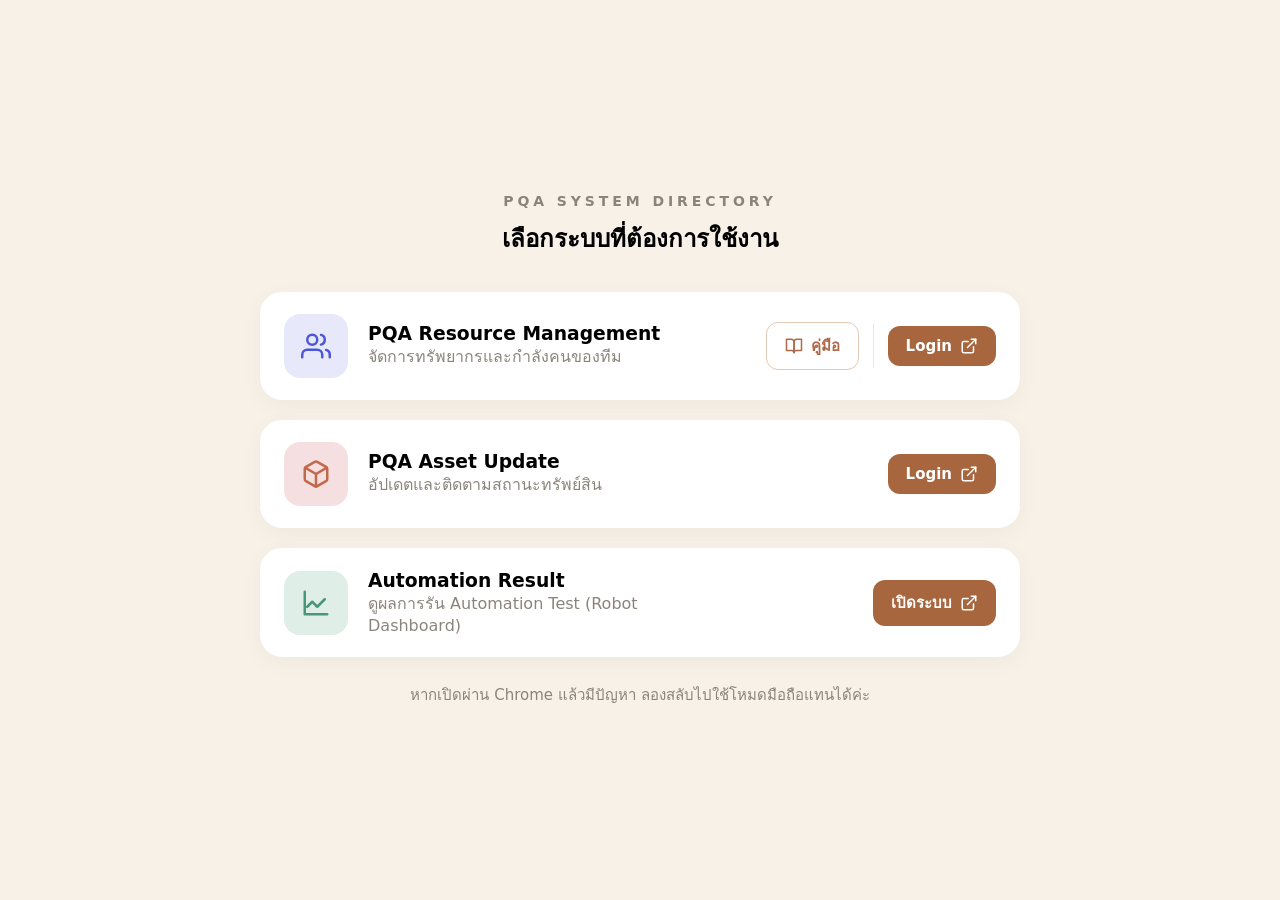
==== commit 3fe2c351: "Change headings from h1 to h2 and h2 to h3" ====
--- a/index.html
+++ b/index.html
@@ -90,8 +90,8 @@
   <div class="wrap">
     <div class="head">
       <div class="eyebrow">PQA System Directory</div>
-      <h1>เลือกระบบที่ต้องการใช้งาน</h1>
-      <p>แตะที่รายการเพื่อเลือกวิธีเปิดใช้งานตามอุปกรณ์ของคุณ</p>
+      <h2>เลือกระบบที่ต้องการใช้งาน</h2>
+      <!--p>แตะที่รายการเพื่อเลือกวิธีเปิดใช้งานตามอุปกรณ์ของคุณ</p-->
     </div>
 
     <!-- Card 1 -->
@@ -100,7 +100,7 @@
         <svg viewBox="0 0 24 24" fill="none" stroke="currentColor" stroke-width="2" stroke-linecap="round" stroke-linejoin="round"><path d="M17 21v-2a4 4 0 0 0-4-4H5a4 4 0 0 0-4 4v2"/><circle cx="9" cy="7" r="4"/><path d="M23 21v-2a4 4 0 0 0-3-3.87"/><path d="M16 3.13a4 4 0 0 1 0 7.75"/></svg>
       </div>
       <div class="info">
-        <h2>PQA Resource Management</h2>
+        <h3>PQA Resource Management</h3>
         <span>จัดการทรัพยากรและกำลังคนของทีม</span>
       </div>
       <div class="actions">
@@ -122,7 +122,7 @@
         <svg viewBox="0 0 24 24" fill="none" stroke="currentColor" stroke-width="2" stroke-linecap="round" stroke-linejoin="round"><path d="M21 16V8a2 2 0 0 0-1-1.73l-7-4a2 2 0 0 0-2 0l-7 4A2 2 0 0 0 3 8v8a2 2 0 0 0 1 1.73l7 4a2 2 0 0 0 2 0l7-4A2 2 0 0 0 21 16z"/><polyline points="3.27 6.96 12 12.01 20.73 6.96"/><line x1="12" y1="22.08" x2="12" y2="12"/></svg>
       </div>
       <div class="info">
-        <h2>PQA Asset Update</h2>
+        <h3>PQA Asset Update</h3>
         <span>อัปเดตและติดตามสถานะทรัพย์สิน</span>
       </div>
       <div class="actions">
@@ -145,7 +145,7 @@
         <svg viewBox="0 0 24 24" fill="none" stroke="currentColor" stroke-width="2" stroke-linecap="round" stroke-linejoin="round"><path d="M3 3v18h18"/><polyline points="19 9 13 15 9 11 5 15"/></svg>
       </div>
       <div class="info">
-        <h2>Automation Result</h2>
+        <h3>Automation Result</h3>
         <span>ดูผลการรัน Automation Test (Robot Dashboard)</span>
       </div>
       <div class="actions">
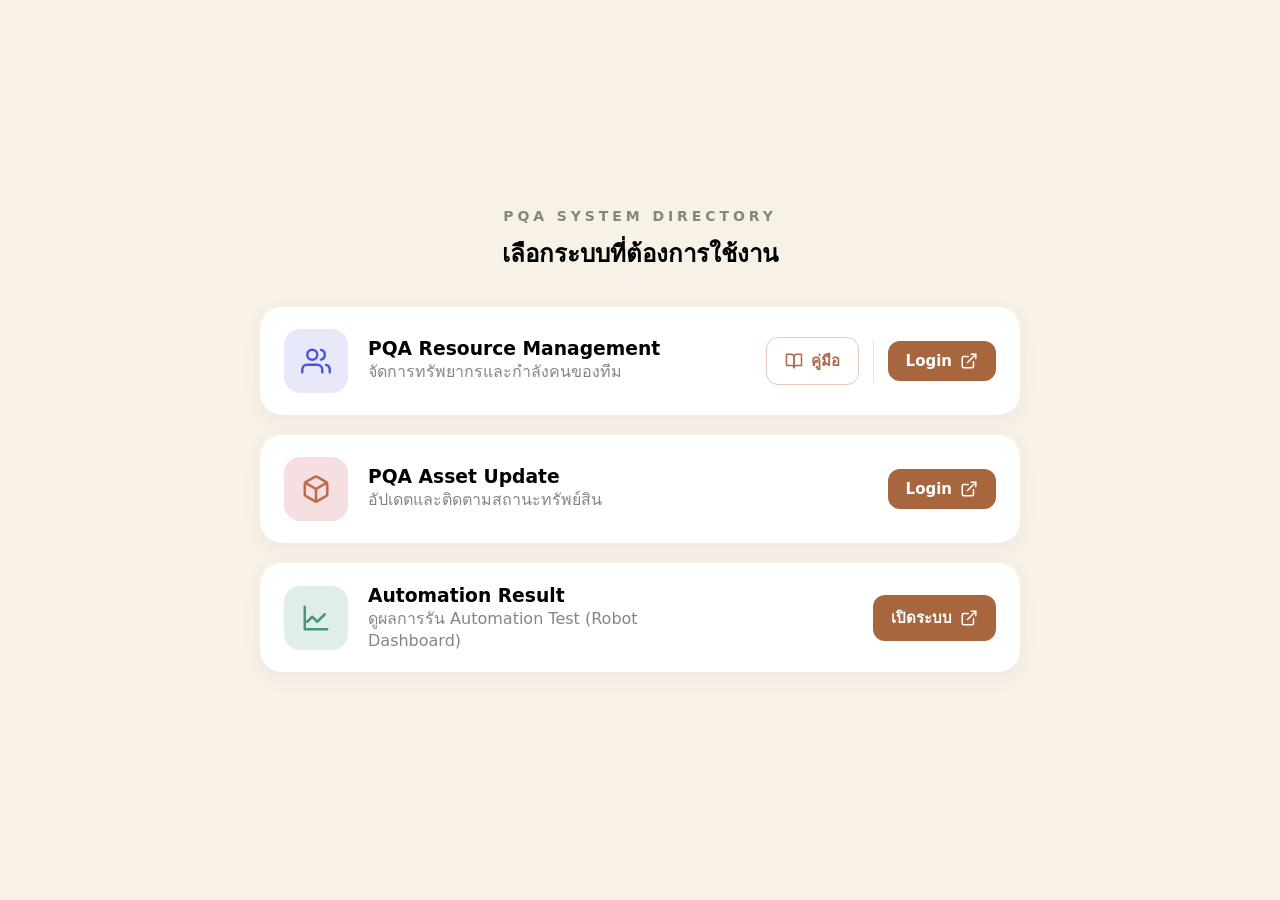
==== commit eb9defc6: "Comment out footer message in index.html" ====
--- a/index.html
+++ b/index.html
@@ -162,7 +162,7 @@
       </div>
     </div>
 
-    <div class="foot">หากเปิดผ่าน Chrome แล้วมีปัญหา ลองสลับไปใช้โหมดมือถือแทนได้ค่ะ</div>
+    <!--div class="foot">หากเปิดผ่าน Chrome แล้วมีปัญหา ลองสลับไปใช้โหมดมือถือแทนได้ค่ะ</div-->
   </div>
 </body>
 </html>
